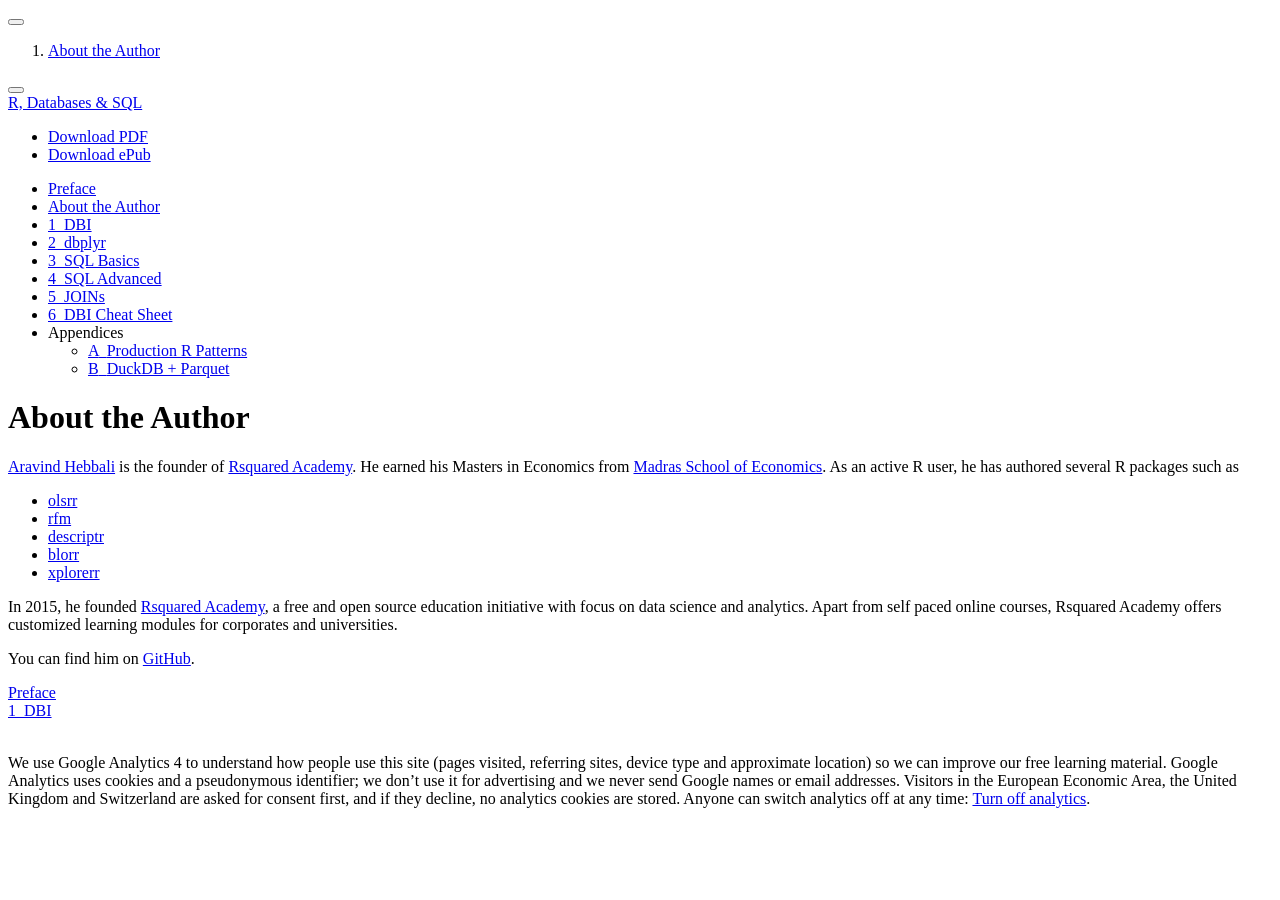
==== docs/about.html @ 553f1cb4 "docs: rebuild site via ci" ====
<!DOCTYPE html>
<html xmlns="http://www.w3.org/1999/xhtml" lang="en" xml:lang="en"><head>

<meta charset="utf-8">
<meta name="generator" content="quarto-1.10.18">

<meta name="viewport" content="width=device-width, initial-scale=1.0, user-scalable=yes">

<meta name="description" content="R DBI tutorial: connect R to SQLite, query with dbplyr and SQL — free 2-hour primer before R4DS.">

<title>About the Author – R, Databases &amp; SQL</title>
<style>
/* Default styles provided by pandoc.
** See https://pandoc.org/MANUAL.html#variables-for-html for config info.
*/
span.smallcaps{font-variant: small-caps;}
div.columns{display: flex; gap: 1.5em;}
div.column{flex: auto;}
@media screen {
div.columns{gap: min(4vw, 1.5em);}
div.column{overflow-x: auto;}
}
div.hanging-indent{margin-left: 1.5em; text-indent: -1.5em;}
ul.task-list{list-style: none;}
ul.task-list li input[type="checkbox"] {
  width: 0.8em;
  margin: 0 0.8em 0.2em -1em; /* quarto-specific, see https://github.com/quarto-dev/quarto-cli/issues/4556 */ 
  vertical-align: middle;
}
</style>


<script src="site_libs/quarto-nav/quarto-nav.js"></script>
<script src="site_libs/quarto-nav/headroom.min.js"></script>
<script src="site_libs/clipboard/clipboard.min.js"></script>
<script src="site_libs/quarto-search/autocomplete.umd.js"></script>
<script src="site_libs/quarto-search/fuse.min.js"></script>
<script src="site_libs/quarto-search/quarto-search.js"></script>
<meta name="quarto:offset" content="./">
<link href="./dbi.html" rel="next">
<link href="./index.html" rel="prev">
<script src="site_libs/quarto-html/quarto.js" type="module"></script>
<script src="site_libs/quarto-html/tabsets/tabsets.js" type="module"></script>
<script src="site_libs/quarto-html/popper.min.js"></script>
<script src="site_libs/quarto-html/tippy.umd.min.js"></script>
<script src="site_libs/quarto-html/anchor.min.js"></script>
<link href="site_libs/quarto-html/tippy.css" rel="stylesheet">
<link href="site_libs/quarto-html/quarto-syntax-highlighting-64a204ab8560d761af7679ceaba22944.css" rel="stylesheet" id="quarto-text-highlighting-styles">
<script src="site_libs/bootstrap/bootstrap.min.js"></script>
<link href="site_libs/bootstrap/bootstrap-icons.css" rel="stylesheet">
<link href="site_libs/bootstrap/bootstrap-fa39313ee0ae67082205aa4c05164dde.min.css" rel="stylesheet" append-hash="true" id="quarto-bootstrap" data-mode="light">
<script id="quarto-search-options" type="application/json">{
  "location": "sidebar",
  "copy-button": false,
  "collapse-after": 3,
  "panel-placement": "start",
  "type": "textbox",
  "limit": 50,
  "keyboard-shortcut": [
    "f",
    "/",
    "s"
  ],
  "show-item-context": false,
  "language": {
    "search-no-results-text": "No results",
    "search-matching-documents-text": "matching documents",
    "search-copy-link-title": "Copy link to search",
    "search-hide-matches-text": "Hide additional matches",
    "search-more-match-text": "more match in this document",
    "search-more-matches-text": "more matches in this document",
    "search-clear-button-title": "Clear",
    "search-text-placeholder": "",
    "search-detached-cancel-button-title": "Cancel",
    "search-submit-button-title": "Submit",
    "search-label": "Search"
  }
}</script>
<!-- Rsquared site-kit v1.0.1: GA4 + region-based consent. Kit files are vendored in site-kit/. -->
<link rel="stylesheet" href="./site-kit/rsa-consent.css">
<script src="./site-kit/rsa-analytics.js" data-ga-id="G-2QSPEL5WM6" async=""></script>


<link rel="stylesheet" href="style.css">
</head>

<body class="nav-sidebar floating quarto-light">

<div id="quarto-search-results"></div>
  <header id="quarto-header" class="headroom fixed-top">
  <nav class="quarto-secondary-nav">
    <div class="container-fluid d-flex">
      <button type="button" class="quarto-btn-toggle btn" data-bs-toggle="collapse" role="button" data-bs-target=".quarto-sidebar-collapse-item" aria-controls="quarto-sidebar" aria-expanded="false" aria-label="Toggle sidebar navigation" onclick="if (window.quartoToggleHeadroom) { window.quartoToggleHeadroom(); }">
        <i class="bi bi-layout-text-sidebar-reverse"></i>
      </button>
        <nav class="quarto-page-breadcrumbs" aria-label="breadcrumb"><ol class="breadcrumb"><li class="breadcrumb-item"><a href="./about.html">About the Author</a></li></ol></nav>
        <a class="flex-grow-1" role="navigation" data-bs-toggle="collapse" data-bs-target=".quarto-sidebar-collapse-item" aria-controls="quarto-sidebar" aria-expanded="false" aria-label="Toggle sidebar navigation" onclick="if (window.quartoToggleHeadroom) { window.quartoToggleHeadroom(); }">      
        </a>
      <button type="button" class="btn quarto-search-button" aria-label="Search" onclick="window.quartoOpenSearch();">
        <i class="bi bi-search"></i>
      </button>
    </div>
  </nav>
</header>
<!-- content -->
<div id="quarto-content" class="quarto-container page-columns page-rows-contents page-layout-article">
<!-- sidebar -->
  <nav id="quarto-sidebar" class="sidebar collapse collapse-horizontal quarto-sidebar-collapse-item sidebar-navigation floating overflow-auto">
    <div class="pt-lg-2 mt-2 text-left sidebar-header">
    <div class="sidebar-title mb-0 py-0">
      <a href="./">R, Databases &amp; SQL</a> 
        <div class="sidebar-tools-main">
    <div class="dropdown">
      <a href="" title="Download" id="quarto-navigation-tool-dropdown-0" class="quarto-navigation-tool dropdown-toggle px-1" data-bs-toggle="dropdown" aria-expanded="false" role="link" aria-label="Download"><i class="bi bi-download"></i></a>
      <ul class="dropdown-menu" aria-labelledby="quarto-navigation-tool-dropdown-0">
          <li>
            <a class="dropdown-item sidebar-tools-main-item" href="./databases-and-sql.pdf">
              <i class="bi bi-file-pdf pe-1"></i>
            Download PDF
            </a>
          </li>
          <li>
            <a class="dropdown-item sidebar-tools-main-item" href="./databases-and-sql.epub">
              <i class="bi bi-journal pe-1"></i>
            Download ePub
            </a>
          </li>
      </ul>
    </div>
</div>
    </div>
      </div>
        <div class="mt-2 flex-shrink-0 align-items-center">
        <div class="sidebar-search">
        <div id="quarto-search" class="" title="Search"></div>
        </div>
        </div>
    <div class="sidebar-menu-container"> 
    <ul class="list-unstyled mt-1">
        <li class="sidebar-item">
  <div class="sidebar-item-container"> 
  <a href="./index.html" class="sidebar-item-text sidebar-link">
 <span class="menu-text">Preface</span></a>
  </div>
</li>
        <li class="sidebar-item">
  <div class="sidebar-item-container"> 
  <a href="./about.html" class="sidebar-item-text sidebar-link active">
 <span class="menu-text">About the Author</span></a>
  </div>
</li>
        <li class="sidebar-item">
  <div class="sidebar-item-container"> 
  <a href="./dbi.html" class="sidebar-item-text sidebar-link">
 <span class="menu-text"><span class="chapter-number">1</span>&nbsp; <span class="chapter-title">DBI</span></span></a>
  </div>
</li>
        <li class="sidebar-item">
  <div class="sidebar-item-container"> 
  <a href="./dbplyr.html" class="sidebar-item-text sidebar-link">
 <span class="menu-text"><span class="chapter-number">2</span>&nbsp; <span class="chapter-title">dbplyr</span></span></a>
  </div>
</li>
        <li class="sidebar-item">
  <div class="sidebar-item-container"> 
  <a href="./sql-basics.html" class="sidebar-item-text sidebar-link">
 <span class="menu-text"><span class="chapter-number">3</span>&nbsp; <span class="chapter-title">SQL Basics</span></span></a>
  </div>
</li>
        <li class="sidebar-item">
  <div class="sidebar-item-container"> 
  <a href="./sql-advanced.html" class="sidebar-item-text sidebar-link">
 <span class="menu-text"><span class="chapter-number">4</span>&nbsp; <span class="chapter-title">SQL Advanced</span></span></a>
  </div>
</li>
        <li class="sidebar-item">
  <div class="sidebar-item-container"> 
  <a href="./joins.html" class="sidebar-item-text sidebar-link">
 <span class="menu-text"><span class="chapter-number">5</span>&nbsp; <span class="chapter-title">JOINs</span></span></a>
  </div>
</li>
        <li class="sidebar-item">
  <div class="sidebar-item-container"> 
  <a href="./cheatsheet.html" class="sidebar-item-text sidebar-link">
 <span class="menu-text"><span class="chapter-number">6</span>&nbsp; <span class="chapter-title">DBI Cheat Sheet</span></span></a>
  </div>
</li>
        <li class="sidebar-item sidebar-item-section">
      <div class="sidebar-item-container"> 
            <a class="sidebar-item-text sidebar-link text-start" data-bs-toggle="collapse" data-bs-target="#quarto-sidebar-section-1" role="navigation" aria-expanded="true">
 <span class="menu-text">Appendices</span></a>
          <a class="sidebar-item-toggle text-start" data-bs-toggle="collapse" data-bs-target="#quarto-sidebar-section-1" role="navigation" aria-expanded="true" aria-label="Toggle section">
            <i class="bi bi-chevron-right ms-2"></i>
          </a> 
      </div>
      <ul id="quarto-sidebar-section-1" class="collapse list-unstyled sidebar-section depth1 show">  
          <li class="sidebar-item">
  <div class="sidebar-item-container"> 
  <a href="./production.html" class="sidebar-item-text sidebar-link">
 <span class="menu-text"><span class="chapter-number">A</span>&nbsp; <span class="chapter-title">Production R Patterns</span></span></a>
  </div>
</li>
          <li class="sidebar-item">
  <div class="sidebar-item-container"> 
  <a href="./duckdb.html" class="sidebar-item-text sidebar-link">
 <span class="menu-text"><span class="chapter-number">B</span>&nbsp; <span class="chapter-title">DuckDB + Parquet</span></span></a>
  </div>
</li>
      </ul>
  </li>
    </ul>
    </div>
</nav>
<div id="quarto-sidebar-glass" class="quarto-sidebar-collapse-item" data-bs-toggle="collapse" data-bs-target=".quarto-sidebar-collapse-item"></div>
<!-- margin-sidebar -->
    <div id="quarto-margin-sidebar" class="sidebar margin-sidebar zindex-bottom">
        
    </div>
<!-- main -->
<main class="content" id="quarto-document-content">

<header id="title-block-header" class="quarto-title-block default">
<div class="quarto-title">
<h1 class="title">About the Author</h1>
</div>



<div class="quarto-title-meta">

    
  
    
  </div>
  


</header>


<p><a href="https://www.aravindhebbali.com">Aravind Hebbali</a> is the founder of <a href="https://www.rsquaredacademy.com">Rsquared Academy</a>. He earned his Masters in Economics from <a href="https://www.mse.ac.in">Madras School of Economics</a>. As an active R user, he has authored several R packages such as</p>
<ul>
<li><a href="https://olsrr.rsquaredacademy.com">olsrr</a></li>
<li><a href="https://rfm.rsquaredacademy.com">rfm</a></li>
<li><a href="https://descriptr.rsquaredacademy.com">descriptr</a></li>
<li><a href="https://blorr.rsquaredacademy.com">blorr</a></li>
<li><a href="https://xplorerr.rsquaredacademy.com">xplorerr</a></li>
</ul>
<p>In 2015, he founded <a href="https://www.rsquaredacademy.com">Rsquared Academy</a>, a free and open source education initiative with focus on data science and analytics. Apart from self paced online courses, Rsquared Academy offers customized learning modules for corporates and universities.</p>
<p>You can find him on <a href="https://github.com/aravindhebbali">GitHub</a>.</p>



</main> <!-- /main -->
<script id="quarto-html-after-body" type="application/javascript">
  window.document.addEventListener("DOMContentLoaded", function (event) {
    const icon = "";
    const anchorJS = new window.AnchorJS();
    anchorJS.options = {
      placement: 'right',
      icon: icon
    };
    anchorJS.add('.anchored');
    const isCodeAnnotation = (el) => {
      for (const clz of el.classList) {
        if (clz.startsWith('code-annotation-')) {                     
          return true;
        }
      }
      return false;
    }
    const onCopySuccess = function(e) {
      // button target
      const button = e.trigger;
      // don't keep focus
      button.blur();
      // flash "checked"
      button.classList.add('code-copy-button-checked');
      var currentTitle = button.getAttribute("title");
      button.setAttribute("title", "Copied!");
      let tooltip;
      if (window.bootstrap) {
        button.setAttribute("data-bs-toggle", "tooltip");
        button.setAttribute("data-bs-placement", "left");
        button.setAttribute("data-bs-title", "Copied!");
        tooltip = new bootstrap.Tooltip(button, 
          { trigger: "manual", 
            customClass: "code-copy-button-tooltip",
            offset: [0, -8]});
        tooltip.show();    
      }
      setTimeout(function() {
        if (tooltip) {
          tooltip.hide();
          button.removeAttribute("data-bs-title");
          button.removeAttribute("data-bs-toggle");
          button.removeAttribute("data-bs-placement");
        }
        button.setAttribute("title", currentTitle);
        button.classList.remove('code-copy-button-checked');
      }, 1000);
      // clear code selection
      e.clearSelection();
    }
    const getTextToCopy = function(trigger) {
      const outerScaffold = trigger.parentElement.cloneNode(true);
      const codeEl = outerScaffold.querySelector('code');
      for (const childEl of codeEl.children) {
        if (isCodeAnnotation(childEl)) {
          childEl.remove();
        }
      }
      return codeEl.innerText;
    }
    const clipboard = new window.ClipboardJS('.code-copy-button:not([data-in-quarto-modal])', {
      text: getTextToCopy
    });
    clipboard.on('success', onCopySuccess);
    if (window.document.getElementById('quarto-embedded-source-code-modal')) {
      const clipboardModal = new window.ClipboardJS('.code-copy-button[data-in-quarto-modal]', {
        text: getTextToCopy,
        container: window.document.getElementById('quarto-embedded-source-code-modal')
      });
      clipboardModal.on('success', onCopySuccess);
    }
      var localhostRegex = new RegExp(/^(?:http|https):\/\/localhost\:?[0-9]*\//);
      var mailtoRegex = new RegExp(/^mailto:/);
        var filterRegex = new RegExp('/' + window.location.host + '/');
      var isInternal = (href) => {
          return filterRegex.test(href) || localhostRegex.test(href) || mailtoRegex.test(href);
      }
      // Inspect non-navigation links and adorn them if external
     var links = window.document.querySelectorAll('a[href]:not(.nav-link):not(.navbar-brand):not(.toc-action):not(.sidebar-link):not(.sidebar-item-toggle):not(.pagination-link):not(.no-external):not([aria-hidden]):not(.dropdown-item):not(.quarto-navigation-tool):not(.about-link)');
      for (var i=0; i<links.length; i++) {
        const link = links[i];
        if (!isInternal(link.href)) {
          // undo the damage that might have been done by quarto-nav.js in the case of
          // links that we want to consider external
          if (link.dataset.originalHref !== undefined) {
            link.href = link.dataset.originalHref;
          }
        }
      }
    function tippyHover(el, contentFn, onTriggerFn, onUntriggerFn) {
      const config = {
        allowHTML: true,
        maxWidth: 500,
        delay: 100,
        arrow: false,
        appendTo: function(el) {
            return el.parentElement;
        },
        interactive: true,
        interactiveBorder: 10,
        theme: 'quarto',
        placement: 'bottom-start',
      };
      if (contentFn) {
        config.content = contentFn;
      }
      if (onTriggerFn) {
        config.onTrigger = onTriggerFn;
      }
      if (onUntriggerFn) {
        config.onUntrigger = onUntriggerFn;
      }
      window.tippy(el, config); 
    }
    const noterefs = window.document.querySelectorAll('a[role="doc-noteref"]');
    for (var i=0; i<noterefs.length; i++) {
      const ref = noterefs[i];
      tippyHover(ref, function() {
        // use id or data attribute instead here
        let href = ref.getAttribute('data-footnote-href') || ref.getAttribute('href');
        try { href = new URL(href).hash; } catch {}
        const id = href.replace(/^#\/?/, "");
        const note = window.document.getElementById(id);
        if (note) {
          return note.innerHTML;
        } else {
          return "";
        }
      });
    }
    const xrefs = window.document.querySelectorAll('a.quarto-xref');
    const processXRef = (id, note) => {
      // Strip column container classes
      const stripColumnClz = (el) => {
        el.classList.remove("page-full", "page-columns");
        if (el.children) {
          for (const child of el.children) {
            stripColumnClz(child);
          }
        }
      }
      stripColumnClz(note)
      if (id === null || id.startsWith('sec-')) {
        // Special case sections, only their first couple elements
        const container = document.createElement("div");
        if (note.children && note.children.length > 2) {
          container.appendChild(note.children[0].cloneNode(true));
          for (let i = 1; i < note.children.length; i++) {
            const child = note.children[i];
            if (child.tagName === "P" && child.innerText === "") {
              continue;
            } else {
              container.appendChild(child.cloneNode(true));
              break;
            }
          }
          if (window.Quarto?.typesetMath) {
            window.Quarto.typesetMath(container);
          }
          return container.innerHTML
        } else {
          if (window.Quarto?.typesetMath) {
            window.Quarto.typesetMath(note);
          }
          return note.innerHTML;
        }
      } else {
        // Remove any anchor links if they are present
        const anchorLink = note.querySelector('a.anchorjs-link');
        if (anchorLink) {
          anchorLink.remove();
        }
        if (window.Quarto?.typesetMath) {
          window.Quarto.typesetMath(note);
        }
        if (note.classList.contains("callout")) {
          return note.outerHTML;
        } else {
          return note.innerHTML;
        }
      }
    }
    for (var i=0; i<xrefs.length; i++) {
      const xref = xrefs[i];
      tippyHover(xref, undefined, function(instance) {
        instance.disable();
        let url = xref.getAttribute('href');
        let hash = undefined; 
        if (url.startsWith('#')) {
          hash = url;
        } else {
          try { hash = new URL(url).hash; } catch {}
        }
        if (hash) {
          const id = hash.replace(/^#\/?/, "");
          const note = window.document.getElementById(id);
          if (note !== null) {
            try {
              const html = processXRef(id, note.cloneNode(true));
              instance.setContent(html);
            } finally {
              instance.enable();
              instance.show();
            }
          } else {
            // See if we can fetch this
            fetch(url.split('#')[0])
            .then(res => res.text())
            .then(html => {
              const parser = new DOMParser();
              const htmlDoc = parser.parseFromString(html, "text/html");
              const note = htmlDoc.getElementById(id);
              if (note !== null) {
                const html = processXRef(id, note);
                instance.setContent(html);
              } 
            }).finally(() => {
              instance.enable();
              instance.show();
            });
          }
        } else {
          // See if we can fetch a full url (with no hash to target)
          // This is a special case and we should probably do some content thinning / targeting
          fetch(url)
          .then(res => res.text())
          .then(html => {
            const parser = new DOMParser();
            const htmlDoc = parser.parseFromString(html, "text/html");
            const note = htmlDoc.querySelector('main.content');
            if (note !== null) {
              // This should only happen for chapter cross references
              // (since there is no id in the URL)
              // remove the first header
              if (note.children.length > 0 && note.children[0].tagName === "HEADER") {
                note.children[0].remove();
              }
              const html = processXRef(null, note);
              instance.setContent(html);
            } 
          }).finally(() => {
            instance.enable();
            instance.show();
          });
        }
      }, function(instance) {
      });
    }
        let selectedAnnoteEl;
        const selectorForAnnotation = ( cell, annotation) => {
          let cellAttr = 'data-code-cell="' + cell + '"';
          let lineAttr = 'data-code-annotation="' +  annotation + '"';
          const selector = 'span[' + cellAttr + '][' + lineAttr + ']';
          return selector;
        }
        const selectCodeLines = (annoteEl) => {
          const doc = window.document;
          const targetCell = annoteEl.getAttribute("data-target-cell");
          const targetAnnotation = annoteEl.getAttribute("data-target-annotation");
          const annoteSpan = window.document.querySelector(selectorForAnnotation(targetCell, targetAnnotation));
          const lines = annoteSpan.getAttribute("data-code-lines").split(",");
          const lineIds = lines.map((line) => {
            return targetCell + "-" + line;
          })
          let top = null;
          let height = null;
          let parent = null;
          if (lineIds.length > 0) {
              //compute the position of the single el (top and bottom and make a div)
              const el = window.document.getElementById(lineIds[0]);
              top = el.offsetTop;
              height = el.offsetHeight;
              parent = el.parentElement.parentElement;
            if (lineIds.length > 1) {
              const lastEl = window.document.getElementById(lineIds[lineIds.length - 1]);
              const bottom = lastEl.offsetTop + lastEl.offsetHeight;
              height = bottom - top;
            }
            if (top !== null && height !== null && parent !== null) {
              // cook up a div (if necessary) and position it 
              let div = window.document.getElementById("code-annotation-line-highlight");
              if (div === null) {
                div = window.document.createElement("div");
                div.setAttribute("id", "code-annotation-line-highlight");
                div.style.position = 'absolute';
                parent.appendChild(div);
              }
              div.style.top = top - 2 + "px";
              div.style.height = height + 4 + "px";
              div.style.left = 0;
              let gutterDiv = window.document.getElementById("code-annotation-line-highlight-gutter");
              if (gutterDiv === null) {
                gutterDiv = window.document.createElement("div");
                gutterDiv.setAttribute("id", "code-annotation-line-highlight-gutter");
                gutterDiv.style.position = 'absolute';
                const codeCell = window.document.getElementById(targetCell);
                const gutter = codeCell.querySelector('.code-annotation-gutter');
                gutter.appendChild(gutterDiv);
              }
              gutterDiv.style.top = top - 2 + "px";
              gutterDiv.style.height = height + 4 + "px";
            }
            selectedAnnoteEl = annoteEl;
          }
        };
        const unselectCodeLines = () => {
          const elementsIds = ["code-annotation-line-highlight", "code-annotation-line-highlight-gutter"];
          elementsIds.forEach((elId) => {
            const div = window.document.getElementById(elId);
            if (div) {
              div.remove();
            }
          });
          selectedAnnoteEl = undefined;
        };
          // Handle positioning of the toggle
      window.addEventListener(
        "resize",
        throttle(() => {
          elRect = undefined;
          if (selectedAnnoteEl) {
            selectCodeLines(selectedAnnoteEl);
          }
        }, 10)
      );
      function throttle(fn, ms) {
      let throttle = false;
      let timer;
        return (...args) => {
          if(!throttle) { // first call gets through
              fn.apply(this, args);
              throttle = true;
          } else { // all the others get throttled
              if(timer) clearTimeout(timer); // cancel #2
              timer = setTimeout(() => {
                fn.apply(this, args);
                timer = throttle = false;
              }, ms);
          }
        };
      }
        // Attach click handler to the DT
        const annoteDls = window.document.querySelectorAll('dt[data-target-cell]');
        for (const annoteDlNode of annoteDls) {
          annoteDlNode.addEventListener('click', (event) => {
            const clickedEl = event.target;
            if (clickedEl !== selectedAnnoteEl) {
              unselectCodeLines();
              const activeEl = window.document.querySelector('dt[data-target-cell].code-annotation-active');
              if (activeEl) {
                activeEl.classList.remove('code-annotation-active');
              }
              selectCodeLines(clickedEl);
              clickedEl.classList.add('code-annotation-active');
            } else {
              // Unselect the line
              unselectCodeLines();
              clickedEl.classList.remove('code-annotation-active');
            }
          });
        }
    const findCites = (el) => {
      const parentEl = el.parentElement;
      if (parentEl) {
        const cites = parentEl.dataset.cites;
        if (cites) {
          return {
            el,
            cites: cites.split(' ')
          };
        } else {
          return findCites(el.parentElement)
        }
      } else {
        return undefined;
      }
    };
    var bibliorefs = window.document.querySelectorAll('a[role="doc-biblioref"]');
    for (var i=0; i<bibliorefs.length; i++) {
      const ref = bibliorefs[i];
      const citeInfo = findCites(ref);
      if (citeInfo) {
        tippyHover(citeInfo.el, function() {
          var popup = window.document.createElement('div');
          citeInfo.cites.forEach(function(cite) {
            var citeDiv = window.document.createElement('div');
            citeDiv.classList.add('hanging-indent');
            citeDiv.classList.add('csl-entry');
            var biblioDiv = window.document.getElementById('ref-' + cite);
            if (biblioDiv) {
              citeDiv.innerHTML = biblioDiv.innerHTML;
            }
            popup.appendChild(citeDiv);
          });
          return popup.innerHTML;
        });
      }
    }
  });
  </script>
<nav class="page-navigation">
  <div class="nav-page nav-page-previous">
      <a href="./index.html" class="pagination-link" aria-label="Preface">
        <i class="bi bi-arrow-left-short"></i> <span class="nav-page-text">Preface</span>
      </a>          
  </div>
  <div class="nav-page nav-page-next">
      <a href="./dbi.html" class="pagination-link" aria-label="DBI">
        <span class="nav-page-text"><span class="chapter-number">1</span>&nbsp; <span class="chapter-title">DBI</span></span> <i class="bi bi-arrow-right-short"></i>
      </a>
  </div>
</nav>
</div> <!-- /content -->
<footer class="footer">
  <div class="nav-footer">
    <div class="nav-footer-left">
      &nbsp;
    </div>   
    <div class="nav-footer-center">
<p>We use Google Analytics 4 to understand how people use this site (pages visited, referring sites, device type and approximate location) so we can improve our free learning material. Google Analytics uses cookies and a pseudonymous identifier; we don’t use it for advertising and we never send Google names or email addresses. Visitors in the European Economic Area, the United Kingdom and Switzerland are asked for consent first, and if they decline, no analytics cookies are stored. Anyone can switch analytics off at any time: <a href="#" data-rsa-analytics-optout="">Turn off analytics</a>.</p>
</div>
    <div class="nav-footer-right">
      &nbsp;
    </div>
  </div>
</footer>




</body></html>
---- docs/site-kit/rsa-consent.css ----
/**
 * Rsquared Academy Site-Kit — Consent Banner & Opt-Out Styles
 * Version: v1.0.0
 *
 * Lightweight, zero-external-font styles for the consent dialog
 * and opt-out notifications. Fixed to the bottom viewport edge
 * to prevent layout shifts on host pages.
 */

:root {
  --rsa-accent: #2563EB;
  --rsa-accent-hover: #1D4ED8;
  --rsa-ink: #0F172A;
  --rsa-ink-secondary: #475569;
  --rsa-bg: #FFFFFF;
  --rsa-border: #E2E8F0;
  --rsa-decline-bg: #F1F5F9;
  --rsa-decline-text: #0F172A;
  --rsa-decline-hover: #E2E8F0;
  --rsa-accept-bg: #2563EB;
  --rsa-accept-text: #FFFFFF;
  --rsa-accept-hover: #1D4ED8;
  --rsa-focus-ring: #2563EB;
  --rsa-font: system-ui, -apple-system, BlinkMacSystemFont, "Segoe UI", Roboto, Oxygen, Ubuntu, Cantarell, "Helvetica Neue", Arial, sans-serif;
  --rsa-shadow: 0 -4px 20px rgba(15, 23, 42, 0.08), 0 -1px 3px rgba(15, 23, 42, 0.04);
}

@media (prefers-color-scheme: dark) {
  :root {
    --rsa-accent: #3B82F6;
    --rsa-accent-hover: #60A5FA;
    --rsa-ink: #F8FAFC;
    --rsa-ink-secondary: #94A3B8;
    --rsa-bg: #0F172A;
    --rsa-border: #334155;
    --rsa-decline-bg: #1E293B;
    --rsa-decline-text: #F8FAFC;
    --rsa-decline-hover: #334155;
    --rsa-accept-bg: #2563EB;
    --rsa-accept-text: #FFFFFF;
    --rsa-accept-hover: #3B82F6;
    --rsa-focus-ring: #60A5FA;
    --rsa-shadow: 0 -4px 20px rgba(0, 0, 0, 0.4), 0 -1px 3px rgba(0, 0, 0, 0.3);
  }
}

/* Bottom-fixed consent dialog */
.rsa-consent-banner {
  position: fixed;
  bottom: 0;
  left: 0;
  right: 0;
  z-index: 999999;
  background-color: var(--rsa-bg);
  color: var(--rsa-ink);
  border-top: 1px solid var(--rsa-border);
  box-shadow: var(--rsa-shadow);
  font-family: var(--rsa-font);
  font-size: 0.9375rem;
  line-height: 1.5;
  padding: 1rem 1.5rem;
  box-sizing: border-box;
  outline: none;
}

.rsa-consent-container {
  max-width: 1120px;
  margin: 0 auto;
  display: flex;
  align-items: center;
  justify-content: space-between;
  gap: 1.5rem;
  flex-wrap: wrap;
}

.rsa-consent-content {
  flex: 1 1 340px;
}

.rsa-consent-title {
  margin: 0 0 0.25rem 0;
  font-size: 1rem;
  font-weight: 600;
  color: var(--rsa-ink);
  letter-spacing: -0.01em;
}

.rsa-consent-desc {
  margin: 0;
  font-size: 0.875rem;
  color: var(--rsa-ink-secondary);
}

.rsa-consent-actions {
  display: flex;
  align-items: center;
  gap: 0.75rem;
  flex-shrink: 0;
}

.rsa-consent-btn {
  font-family: inherit;
  font-size: 0.875rem;
  font-weight: 600;
  padding: 0.5rem 1.125rem;
  border-radius: 6px;
  cursor: pointer;
  border: 1px solid transparent;
  transition: background-color 0.15s ease, border-color 0.15s ease, color 0.15s ease, transform 0.05s ease;
  line-height: 1.25;
  white-space: nowrap;
}

.rsa-consent-btn:active {
  transform: translateY(1px);
}

.rsa-consent-btn:focus-visible {
  outline: 2px solid var(--rsa-focus-ring);
  outline-offset: 2px;
}

.rsa-consent-btn-accept {
  background-color: var(--rsa-accept-bg);
  color: var(--rsa-accept-text);
  border-color: var(--rsa-accept-bg);
}

.rsa-consent-btn-accept:hover {
  background-color: var(--rsa-accept-hover);
  border-color: var(--rsa-accept-hover);
}

.rsa-consent-btn-decline {
  background-color: var(--rsa-decline-bg);
  color: var(--rsa-decline-text);
  border-color: var(--rsa-border);
}

.rsa-consent-btn-decline:hover {
  background-color: var(--rsa-decline-hover);
}

/* Accessible floating toast confirmation for opt-out action */
.rsa-optout-toast {
  position: fixed;
  bottom: 1.5rem;
  right: 1.5rem;
  z-index: 1000000;
  background-color: var(--rsa-bg);
  color: var(--rsa-ink);
  border: 1px solid var(--rsa-border);
  box-shadow: 0 4px 16px rgba(0, 0, 0, 0.15);
  font-family: var(--rsa-font);
  font-size: 0.875rem;
  font-weight: 500;
  padding: 0.75rem 1.25rem;
  border-radius: 8px;
  display: flex;
  align-items: center;
  gap: 0.625rem;
  opacity: 0;
  transform: translateY(10px);
  transition: opacity 0.2s ease, transform 0.2s ease;
  pointer-events: none;
}

.rsa-optout-toast.rsa-toast-visible {
  opacity: 1;
  transform: translateY(0);
}

.rsa-toast-icon {
  display: inline-flex;
  align-items: center;
  justify-content: center;
  width: 1.25rem;
  height: 1.25rem;
  background-color: #10B981;
  color: #FFFFFF;
  border-radius: 50%;
  font-size: 0.75rem;
  font-weight: 700;
}
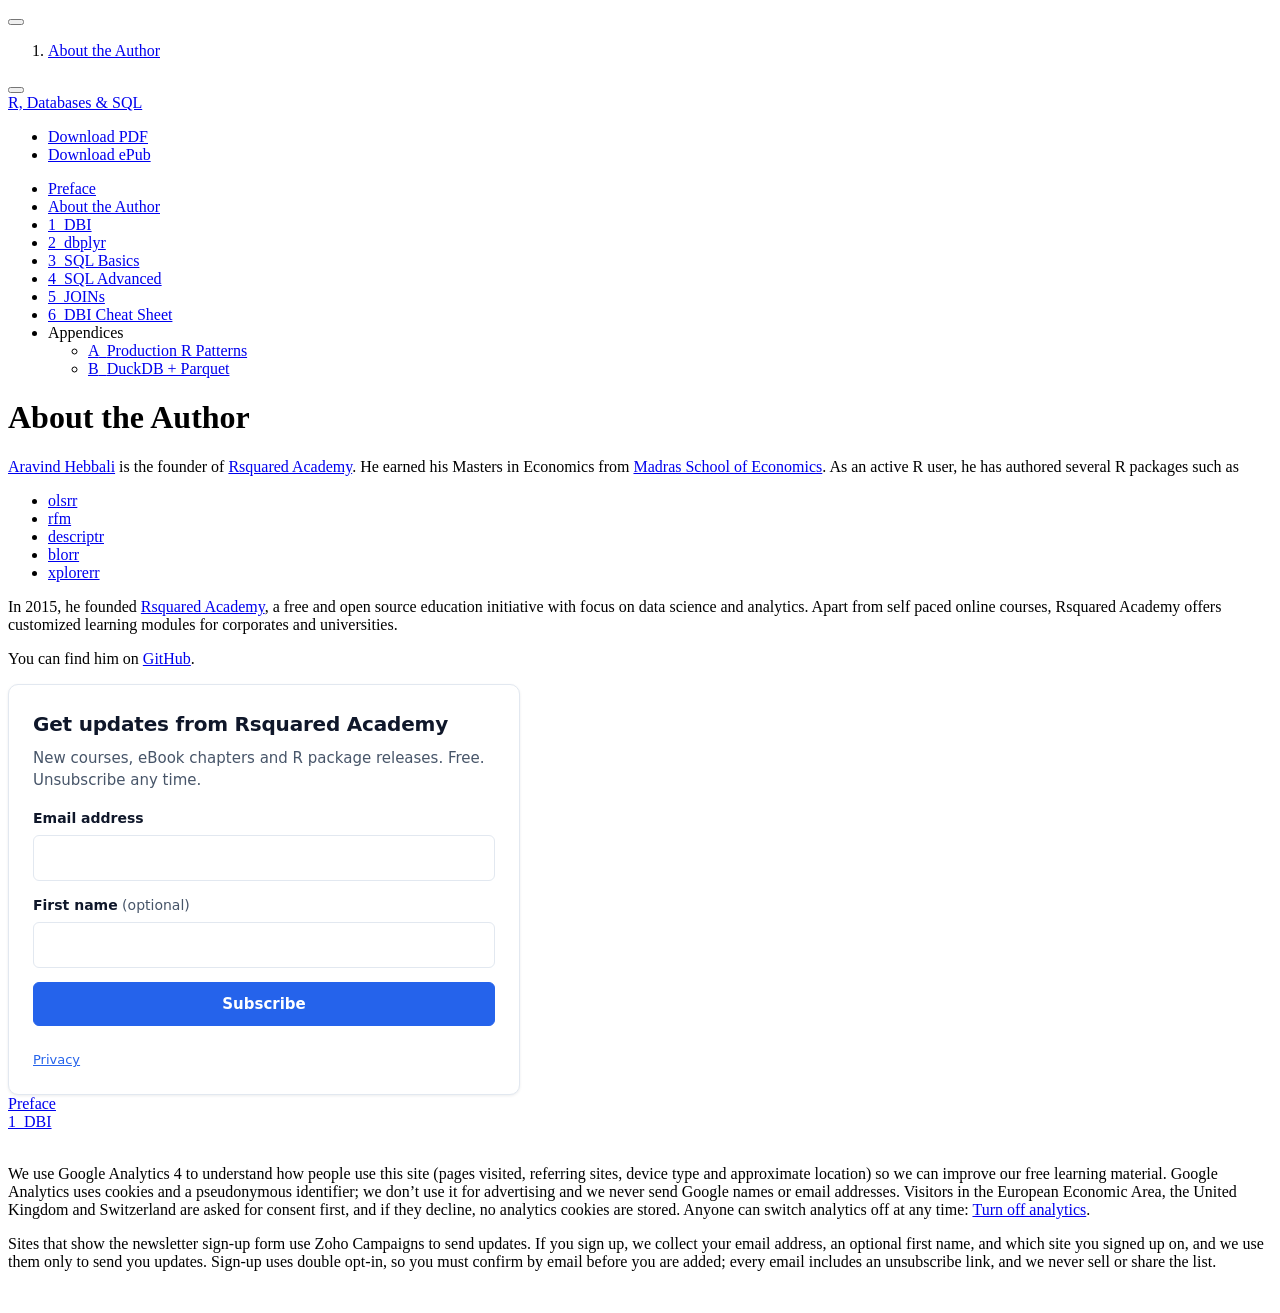
==== commit 33bb7f47: "docs: rebuild site via ci" ====
--- a/docs/about.html
+++ b/docs/about.html
@@ -76,9 +76,11 @@
     "search-label": "Search"
   }
 }</script>
-<!-- Rsquared site-kit v1.0.1: GA4 + region-based consent. Kit files are vendored in site-kit/. -->
+<!-- Rsquared site-kit v1.2.0: GA4 + region-based consent + email sign-up. Kit files are vendored in site-kit/. -->
 <link rel="stylesheet" href="./site-kit/rsa-consent.css">
 <script src="./site-kit/rsa-analytics.js" data-ga-id="G-2QSPEL5WM6" async=""></script>
+<link rel="stylesheet" href="./site-kit/rsa-signup.css">
+<script src="./site-kit/rsa-signup.js" defer=""></script>
 
 
 <link rel="stylesheet" href="style.css">
@@ -250,6 +252,7 @@
 <p>You can find him on <a href="https://github.com/aravindhebbali">GitHub</a>.</p>
 
 
+<div data-rsa-signup="" data-site="rdbsql.rsquaredacademy.com" data-privacy-url="https://www.rsquaredacademy.com/privacy-policy.html"></div>
 
 </main> <!-- /main -->
 <script id="quarto-html-after-body" type="application/javascript">
@@ -672,6 +675,7 @@
     </div>   
     <div class="nav-footer-center">
 <p>We use Google Analytics 4 to understand how people use this site (pages visited, referring sites, device type and approximate location) so we can improve our free learning material. Google Analytics uses cookies and a pseudonymous identifier; we don’t use it for advertising and we never send Google names or email addresses. Visitors in the European Economic Area, the United Kingdom and Switzerland are asked for consent first, and if they decline, no analytics cookies are stored. Anyone can switch analytics off at any time: <a href="#" data-rsa-analytics-optout="">Turn off analytics</a>.</p>
+<p>Sites that show the newsletter sign-up form use Zoho Campaigns to send updates. If you sign up, we collect your email address, an optional first name, and which site you signed up on, and we use them only to send you updates. Sign-up uses double opt-in, so you must confirm by email before you are added; every email includes an unsubscribe link, and we never sell or share the list.</p>
 </div>
     <div class="nav-footer-right">
       &nbsp;
--- a/docs/site-kit/rsa-consent.css
+++ b/docs/site-kit/rsa-consent.css
@@ -1,6 +1,6 @@
 /**
  * Rsquared Academy Site-Kit — Consent Banner & Opt-Out Styles
- * Version: v1.0.0
+ * Version: v1.2.0
  *
  * Lightweight, zero-external-font styles for the consent dialog
  * and opt-out notifications. Fixed to the bottom viewport edge
--- a/docs/site-kit/rsa-signup.css
+++ b/docs/site-kit/rsa-signup.css
@@ -0,0 +1,194 @@
+/**
+ * Rsquared Academy Site-Kit — Email Sign-up Styles
+ * Version: v1.2.0
+ *
+ * Compact, dependency-free styles for the Zoho Campaigns sign-up card.
+ * Reuses the shared --rsa-* custom properties (with local fallbacks so the
+ * file also works when rsa-consent.css is not loaded) and supports light and
+ * dark colour schemes. Every rule is scoped to .rsa-signup.
+ */
+
+.rsa-signup {
+  --rsa-accent: #2563EB;
+  --rsa-accent-hover: #1D4ED8;
+  --rsa-ink: #0F172A;
+  --rsa-ink-secondary: #475569;
+  --rsa-bg: #FFFFFF;
+  --rsa-border: #E2E8F0;
+  --rsa-focus-ring: #2563EB;
+  --rsa-error: #B91C1C;
+  --rsa-font: system-ui, -apple-system, BlinkMacSystemFont, "Segoe UI", Roboto, Oxygen, Ubuntu, Cantarell, "Helvetica Neue", Arial, sans-serif;
+  --rsa-shadow: 0 1px 3px rgba(15, 23, 42, 0.08);
+
+  box-sizing: border-box;
+  position: relative;
+  width: 100%;
+  max-width: 32rem;
+  margin: 0;
+  padding: 1.5rem;
+  background-color: var(--rsa-bg, #FFFFFF);
+  color: var(--rsa-ink, #0F172A);
+  border: 1px solid var(--rsa-border, #E2E8F0);
+  border-radius: 10px;
+  box-shadow: var(--rsa-shadow, 0 1px 3px rgba(15, 23, 42, 0.08));
+  font-family: var(--rsa-font, system-ui, -apple-system, BlinkMacSystemFont, "Segoe UI", Roboto, Oxygen, Ubuntu, Cantarell, "Helvetica Neue", Arial, sans-serif);
+  font-size: 1rem;
+  line-height: 1.5;
+}
+
+@media (prefers-color-scheme: dark) {
+  .rsa-signup {
+    --rsa-accent: #3B82F6;
+    --rsa-accent-hover: #60A5FA;
+    --rsa-ink: #F8FAFC;
+    --rsa-ink-secondary: #94A3B8;
+    --rsa-bg: #0F172A;
+    --rsa-border: #334155;
+    --rsa-focus-ring: #60A5FA;
+    --rsa-error: #FCA5A5;
+    --rsa-shadow: 0 1px 3px rgba(0, 0, 0, 0.4);
+  }
+}
+
+.rsa-signup *,
+.rsa-signup *::before,
+.rsa-signup *::after {
+  box-sizing: inherit;
+}
+
+.rsa-signup__heading {
+  margin: 0 0 0.5rem 0;
+  font-size: 1.25rem;
+  font-weight: 600;
+  letter-spacing: -0.01em;
+  color: var(--rsa-ink, #0F172A);
+}
+
+.rsa-signup__text {
+  margin: 0 0 1rem 0;
+  font-size: 0.9375rem;
+  color: var(--rsa-ink-secondary, #475569);
+}
+
+.rsa-signup__form {
+  display: flex;
+  flex-direction: column;
+}
+
+.rsa-signup__field {
+  display: flex;
+  flex-direction: column;
+  gap: 0.375rem;
+  margin-bottom: 0.875rem;
+}
+
+.rsa-signup__label {
+  font-size: 0.875rem;
+  font-weight: 600;
+  color: var(--rsa-ink, #0F172A);
+}
+
+.rsa-signup__optional {
+  font-weight: 400;
+  color: var(--rsa-ink-secondary, #475569);
+}
+
+.rsa-signup__input {
+  width: 100%;
+  min-height: 44px;
+  padding: 0.625rem 0.75rem;
+  font: inherit;
+  font-size: 1rem;
+  color: var(--rsa-ink, #0F172A);
+  background-color: var(--rsa-bg, #FFFFFF);
+  border: 1px solid var(--rsa-border, #E2E8F0);
+  border-radius: 6px;
+}
+
+.rsa-signup__input:focus-visible {
+  outline: 2px solid var(--rsa-focus-ring, #2563EB);
+  outline-offset: 2px;
+  border-color: var(--rsa-accent, #2563EB);
+}
+
+.rsa-signup__input[aria-invalid="true"] {
+  border-color: var(--rsa-error, #B91C1C);
+}
+
+.rsa-signup__button {
+  width: 100%;
+  min-height: 44px;
+  padding: 0.625rem 1.25rem;
+  font: inherit;
+  font-size: 0.9375rem;
+  font-weight: 600;
+  color: #FFFFFF;
+  background-color: var(--rsa-accent, #2563EB);
+  border: 1px solid var(--rsa-accent, #2563EB);
+  border-radius: 6px;
+  cursor: pointer;
+  transition: background-color 0.15s ease, border-color 0.15s ease;
+}
+
+.rsa-signup__button:hover {
+  background-color: var(--rsa-accent-hover, #1D4ED8);
+  border-color: var(--rsa-accent-hover, #1D4ED8);
+}
+
+.rsa-signup__button:focus-visible {
+  outline: 2px solid var(--rsa-focus-ring, #2563EB);
+  outline-offset: 2px;
+}
+
+.rsa-signup__button:disabled {
+  opacity: 0.6;
+  cursor: not-allowed;
+}
+
+.rsa-signup__status {
+  margin: 0.75rem 0 0 0;
+  font-size: 0.875rem;
+  color: var(--rsa-ink, #0F172A);
+}
+
+.rsa-signup__status--error {
+  color: var(--rsa-error, #B91C1C);
+}
+
+.rsa-signup__status--success {
+  color: var(--rsa-ink, #0F172A);
+}
+
+.rsa-signup__privacy {
+  margin: 0.75rem 0 0 0;
+  font-size: 0.8125rem;
+  color: var(--rsa-ink-secondary, #475569);
+}
+
+.rsa-signup__privacy-link {
+  color: var(--rsa-accent, #2563EB);
+  text-decoration: underline;
+}
+
+.rsa-signup__privacy-link:focus-visible {
+  outline: 2px solid var(--rsa-focus-ring, #2563EB);
+  outline-offset: 2px;
+  border-radius: 2px;
+}
+
+/* Honeypot: moved off-screen (not display:none) so bots still fill it. */
+.rsa-signup__hp {
+  position: absolute !important;
+  left: -9999px !important;
+  top: auto;
+  width: 1px;
+  height: 1px;
+  overflow: hidden;
+  pointer-events: none;
+}
+
+@media (prefers-reduced-motion: reduce) {
+  .rsa-signup__button {
+    transition: none;
+  }
+}
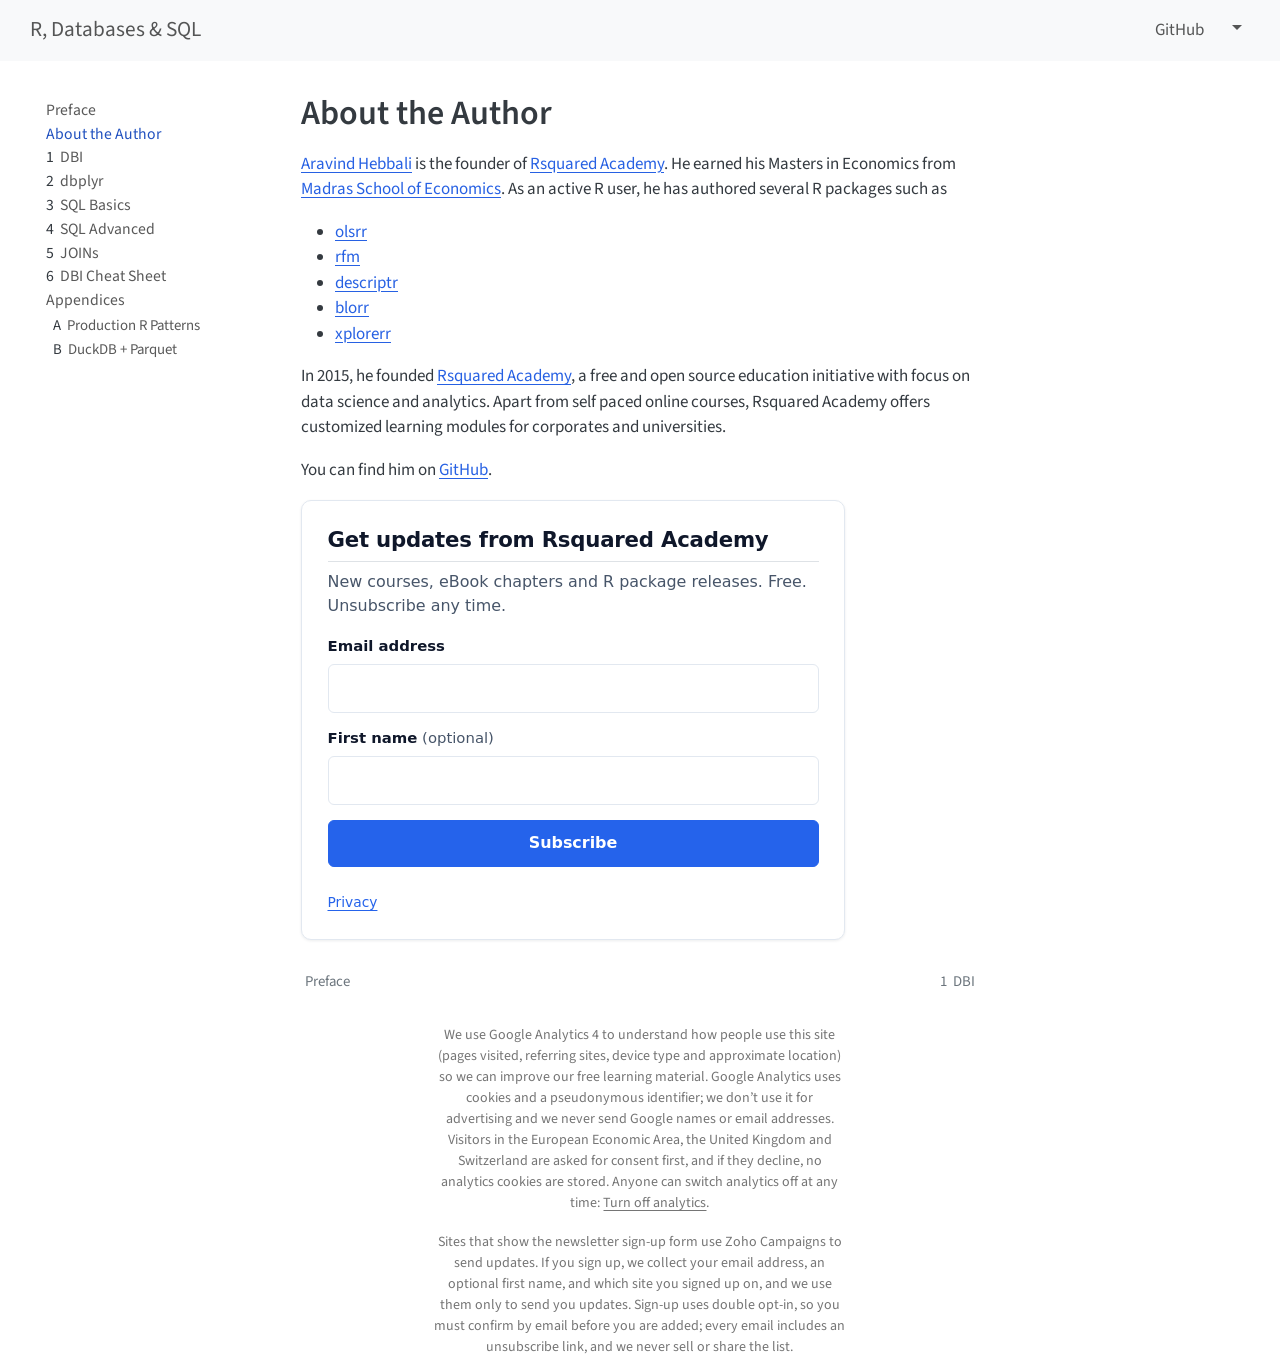
==== commit f49e37bd: "docs: rebuild site via ci" ====
--- a/docs/about.html
+++ b/docs/about.html
@@ -48,13 +48,13 @@
 <link href="site_libs/quarto-html/quarto-syntax-highlighting-64a204ab8560d761af7679ceaba22944.css" rel="stylesheet" id="quarto-text-highlighting-styles">
 <script src="site_libs/bootstrap/bootstrap.min.js"></script>
 <link href="site_libs/bootstrap/bootstrap-icons.css" rel="stylesheet">
-<link href="site_libs/bootstrap/bootstrap-fa39313ee0ae67082205aa4c05164dde.min.css" rel="stylesheet" append-hash="true" id="quarto-bootstrap" data-mode="light">
+<link href="site_libs/bootstrap/bootstrap-2b36e6464939c0f3b701ac9a7462a734.min.css" rel="stylesheet" append-hash="true" id="quarto-bootstrap" data-mode="light">
 <script id="quarto-search-options" type="application/json">{
-  "location": "sidebar",
+  "location": "navbar",
   "copy-button": false,
   "collapse-after": 3,
-  "panel-placement": "start",
-  "type": "textbox",
+  "panel-placement": "end",
+  "type": "overlay",
   "limit": 50,
   "keyboard-shortcut": [
     "f",
@@ -84,12 +84,66 @@
 
 
 <link rel="stylesheet" href="style.css">
+<meta property="og:title" content="About the Author – R, Databases &amp; SQL">
+<meta property="og:description" content="R DBI tutorial: connect R to SQLite, query with dbplyr and SQL — free 2-hour primer before R4DS.">
+<meta property="og:image" content="https://rdbsql.rsquaredacademy.com/img/social-card.png">
+<meta property="og:site_name" content="R, Databases &amp; SQL">
+<meta property="og:image:height" content="630">
+<meta property="og:image:width" content="1200">
+<meta name="twitter:title" content="About the Author – R, Databases &amp; SQL">
+<meta name="twitter:description" content="R DBI tutorial: connect R to SQLite, query with dbplyr and SQL — free 2-hour primer before R4DS.">
+<meta name="twitter:image" content="https://rdbsql.rsquaredacademy.com/img/social-card.png">
+<meta name="twitter:site" content="@rsquaredacademy">
+<meta name="twitter:card" content="summary_large_image">
+<meta name="twitter:image-height" content="630">
+<meta name="twitter:image-width" content="1200">
 </head>
 
-<body class="nav-sidebar floating quarto-light">
+<body class="nav-sidebar floating nav-fixed quarto-light">
 
 <div id="quarto-search-results"></div>
   <header id="quarto-header" class="headroom fixed-top">
+    <nav class="navbar navbar-expand-lg " data-bs-theme="dark">
+      <div class="navbar-container container-fluid">
+      <div class="navbar-brand-container mx-auto">
+    <a class="navbar-brand" href="./index.html">
+    <span class="navbar-title">R, Databases &amp; SQL</span>
+    </a>
+  </div>
+            <div id="quarto-search" class="" title="Search"></div>
+          <button class="navbar-toggler" type="button" data-bs-toggle="collapse" data-bs-target="#navbarCollapse" aria-controls="navbarCollapse" role="menu" aria-expanded="false" aria-label="Toggle navigation" onclick="if (window.quartoToggleHeadroom) { window.quartoToggleHeadroom(); }">
+  <span class="navbar-toggler-icon"></span>
+</button>
+          <div class="collapse navbar-collapse" id="navbarCollapse">
+            <ul class="navbar-nav navbar-nav-scroll ms-auto">
+  <li class="nav-item">
+    <a class="nav-link" href="https://github.com/rsquaredacademy-publications/rdbsql/"> 
+<span class="menu-text">GitHub</span></a>
+  </li>  
+</ul>
+          </div> <!-- /navcollapse -->
+            <div class="quarto-navbar-tools">
+    <a href="https://github.com/rsquaredacademy-publications/rdbsql/" title="Source Code" class="quarto-navigation-tool px-1" aria-label="Source Code"><i class="bi bi-github"></i></a>
+    <div class="dropdown">
+      <a href="" title="Download" id="quarto-navigation-tool-dropdown-0" class="quarto-navigation-tool dropdown-toggle px-1" data-bs-toggle="dropdown" aria-expanded="false" role="link" aria-label="Download"><i class="bi bi-download"></i></a>
+      <ul class="dropdown-menu" aria-labelledby="quarto-navigation-tool-dropdown-0">
+          <li>
+            <a class="dropdown-item quarto-navbar-tools-item" href="./databases-and-sql.pdf">
+              <i class="bi bi-file-pdf pe-1"></i>
+            Download PDF
+            </a>
+          </li>
+          <li>
+            <a class="dropdown-item quarto-navbar-tools-item" href="./databases-and-sql.epub">
+              <i class="bi bi-journal pe-1"></i>
+            Download ePub
+            </a>
+          </li>
+      </ul>
+    </div>
+</div>
+      </div> <!-- /container-fluid -->
+    </nav>
   <nav class="quarto-secondary-nav">
     <div class="container-fluid d-flex">
       <button type="button" class="quarto-btn-toggle btn" data-bs-toggle="collapse" role="button" data-bs-target=".quarto-sidebar-collapse-item" aria-controls="quarto-sidebar" aria-expanded="false" aria-label="Toggle sidebar navigation" onclick="if (window.quartoToggleHeadroom) { window.quartoToggleHeadroom(); }">
@@ -98,45 +152,13 @@
         <nav class="quarto-page-breadcrumbs" aria-label="breadcrumb"><ol class="breadcrumb"><li class="breadcrumb-item"><a href="./about.html">About the Author</a></li></ol></nav>
         <a class="flex-grow-1" role="navigation" data-bs-toggle="collapse" data-bs-target=".quarto-sidebar-collapse-item" aria-controls="quarto-sidebar" aria-expanded="false" aria-label="Toggle sidebar navigation" onclick="if (window.quartoToggleHeadroom) { window.quartoToggleHeadroom(); }">      
         </a>
-      <button type="button" class="btn quarto-search-button" aria-label="Search" onclick="window.quartoOpenSearch();">
-        <i class="bi bi-search"></i>
-      </button>
     </div>
   </nav>
 </header>
 <!-- content -->
-<div id="quarto-content" class="quarto-container page-columns page-rows-contents page-layout-article">
+<div id="quarto-content" class="quarto-container page-columns page-rows-contents page-layout-article page-navbar">
 <!-- sidebar -->
   <nav id="quarto-sidebar" class="sidebar collapse collapse-horizontal quarto-sidebar-collapse-item sidebar-navigation floating overflow-auto">
-    <div class="pt-lg-2 mt-2 text-left sidebar-header">
-    <div class="sidebar-title mb-0 py-0">
-      <a href="./">R, Databases &amp; SQL</a> 
-        <div class="sidebar-tools-main">
-    <div class="dropdown">
-      <a href="" title="Download" id="quarto-navigation-tool-dropdown-0" class="quarto-navigation-tool dropdown-toggle px-1" data-bs-toggle="dropdown" aria-expanded="false" role="link" aria-label="Download"><i class="bi bi-download"></i></a>
-      <ul class="dropdown-menu" aria-labelledby="quarto-navigation-tool-dropdown-0">
-          <li>
-            <a class="dropdown-item sidebar-tools-main-item" href="./databases-and-sql.pdf">
-              <i class="bi bi-file-pdf pe-1"></i>
-            Download PDF
-            </a>
-          </li>
-          <li>
-            <a class="dropdown-item sidebar-tools-main-item" href="./databases-and-sql.epub">
-              <i class="bi bi-journal pe-1"></i>
-            Download ePub
-            </a>
-          </li>
-      </ul>
-    </div>
-</div>
-    </div>
-      </div>
-        <div class="mt-2 flex-shrink-0 align-items-center">
-        <div class="sidebar-search">
-        <div id="quarto-search" class="" title="Search"></div>
-        </div>
-        </div>
     <div class="sidebar-menu-container"> 
     <ul class="list-unstyled mt-1">
         <li class="sidebar-item">
@@ -328,7 +350,7 @@
     }
       var localhostRegex = new RegExp(/^(?:http|https):\/\/localhost\:?[0-9]*\//);
       var mailtoRegex = new RegExp(/^mailto:/);
-        var filterRegex = new RegExp('/' + window.location.host + '/');
+        var filterRegex = new RegExp("https:\/\/rdbsql\.rsquaredacademy\.com");
       var isInternal = (href) => {
           return filterRegex.test(href) || localhostRegex.test(href) || mailtoRegex.test(href);
       }
